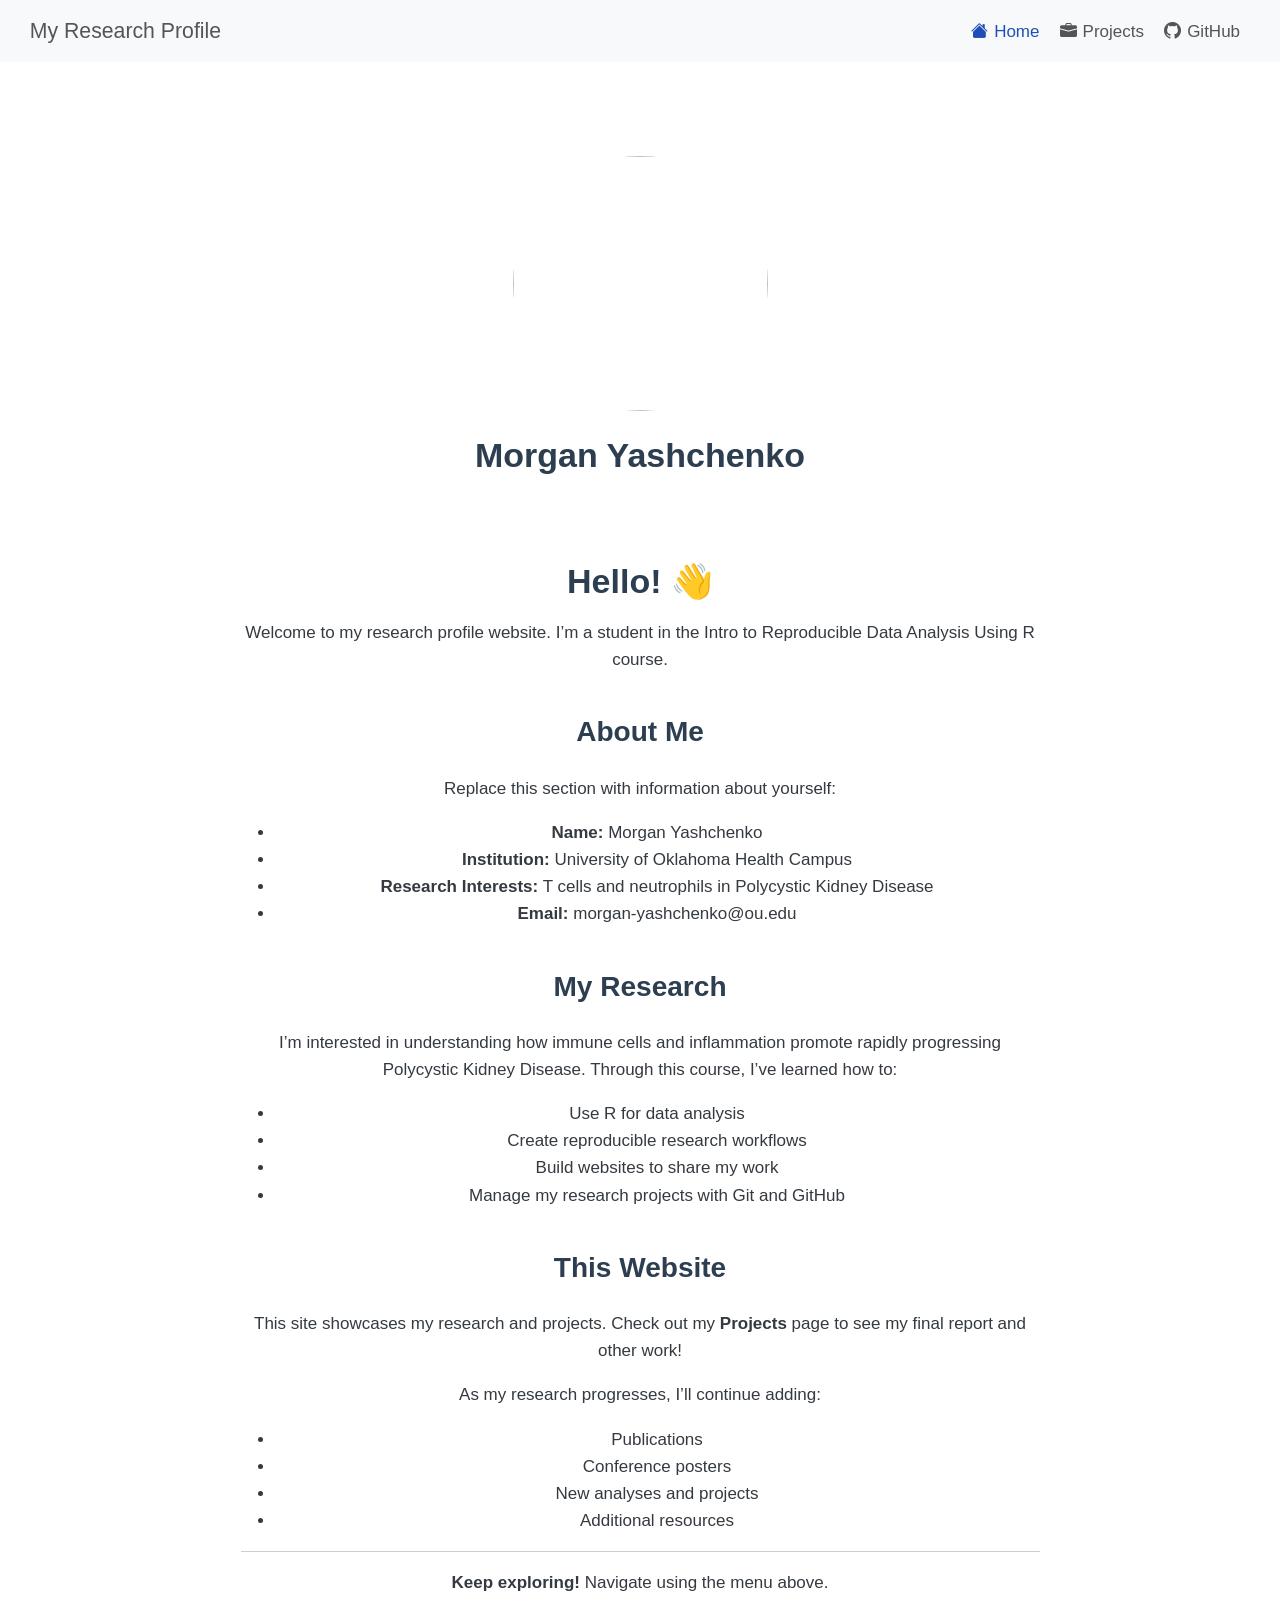
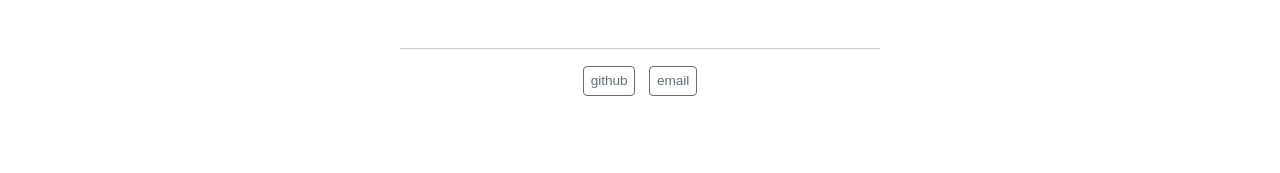
==== docs/index.html @ 7e605b95 "Initial website" ====
<!DOCTYPE html>
<html xmlns="http://www.w3.org/1999/xhtml" lang="en" xml:lang="en"><head>

<meta charset="utf-8">
<meta name="generator" content="quarto-1.9.38">

<meta name="viewport" content="width=device-width, initial-scale=1.0, user-scalable=yes">


<title>Morgan Yashchenko – My Research Profile</title>
<style>
/* Default styles provided by pandoc.
** See https://pandoc.org/MANUAL.html#variables-for-html for config info.
*/
code{white-space: pre-wrap;}
span.smallcaps{font-variant: small-caps;}
div.columns{display: flex; gap: min(4vw, 1.5em);}
div.column{flex: auto; overflow-x: auto;}
div.hanging-indent{margin-left: 1.5em; text-indent: -1.5em;}
ul.task-list{list-style: none;}
ul.task-list li input[type="checkbox"] {
  width: 0.8em;
  margin: 0 0.8em 0.2em -1em; /* quarto-specific, see https://github.com/quarto-dev/quarto-cli/issues/4556 */ 
  vertical-align: middle;
}
</style>


<script src="site_libs/quarto-nav/quarto-nav.js"></script>
<script src="site_libs/quarto-nav/headroom.min.js"></script>
<script src="site_libs/clipboard/clipboard.min.js"></script>
<script src="site_libs/quarto-search/autocomplete.umd.js"></script>
<script src="site_libs/quarto-search/fuse.min.js"></script>
<script src="site_libs/quarto-search/quarto-search.js"></script>
<meta name="quarto:offset" content="./">
<script src="site_libs/quarto-html/quarto.js" type="module"></script>
<script src="site_libs/quarto-html/tabsets/tabsets.js" type="module"></script>
<script src="site_libs/quarto-html/popper.min.js"></script>
<script src="site_libs/quarto-html/tippy.umd.min.js"></script>
<link href="site_libs/quarto-html/tippy.css" rel="stylesheet">
<link href="site_libs/quarto-html/quarto-syntax-highlighting-15634bcf2e68342d4ad2dfa704d543f6.css" rel="stylesheet" id="quarto-text-highlighting-styles">
<script src="site_libs/bootstrap/bootstrap.min.js"></script>
<link href="site_libs/bootstrap/bootstrap-icons.css" rel="stylesheet">
<link href="site_libs/bootstrap/bootstrap-bda65858d638fb4c085804bc14c4d351.min.css" rel="stylesheet" append-hash="true" id="quarto-bootstrap" data-mode="light">
<script id="quarto-search-options" type="application/json">{
  "location": "navbar",
  "copy-button": false,
  "collapse-after": 3,
  "panel-placement": "end",
  "type": "overlay",
  "limit": 50,
  "keyboard-shortcut": [
    "f",
    "/",
    "s"
  ],
  "show-item-context": false,
  "language": {
    "search-no-results-text": "No results",
    "search-matching-documents-text": "matching documents",
    "search-copy-link-title": "Copy link to search",
    "search-hide-matches-text": "Hide additional matches",
    "search-more-match-text": "more match in this document",
    "search-more-matches-text": "more matches in this document",
    "search-clear-button-title": "Clear",
    "search-text-placeholder": "",
    "search-detached-cancel-button-title": "Cancel",
    "search-submit-button-title": "Submit",
    "search-label": "Search"
  }
}</script>


<link rel="stylesheet" href="styles.css">
</head>

<body class="nav-fixed fullcontent quarto-light">

<div id="quarto-search-results"></div>
  <header id="quarto-header" class="headroom fixed-top">
    <nav class="navbar navbar-expand-lg " data-bs-theme="dark">
      <div class="navbar-container container-fluid">
      <div class="navbar-brand-container mx-auto">
    <a class="navbar-brand" href="./index.html">
    <span class="navbar-title">My Research Profile</span>
    </a>
  </div>
          <button class="navbar-toggler" type="button" data-bs-toggle="collapse" data-bs-target="#navbarCollapse" aria-controls="navbarCollapse" role="menu" aria-expanded="false" aria-label="Toggle navigation" onclick="if (window.quartoToggleHeadroom) { window.quartoToggleHeadroom(); }">
  <span class="navbar-toggler-icon"></span>
</button>
          <div class="collapse navbar-collapse" id="navbarCollapse">
            <ul class="navbar-nav navbar-nav-scroll ms-auto">
  <li class="nav-item">
    <a class="nav-link active" href="./index.html" aria-current="page"> <i class="bi bi-house-fill" role="img">
</i> 
<span class="menu-text">Home</span></a>
  </li>  
  <li class="nav-item">
    <a class="nav-link" href="./projects.html"> <i class="bi bi-briefcase-fill" role="img">
</i> 
<span class="menu-text">Projects</span></a>
  </li>  
  <li class="nav-item">
    <a class="nav-link" href="https://github.com"> <i class="bi bi-github" role="img">
</i> 
<span class="menu-text">GitHub</span></a>
  </li>  
</ul>
          </div> <!-- /navcollapse -->
            <div class="quarto-navbar-tools">
</div>
      </div> <!-- /container-fluid -->
    </nav>
</header>
<!-- content -->
<div id="quarto-content" class="quarto-container page-columns page-rows-contents page-layout-article page-navbar">
<!-- sidebar -->
<!-- margin-sidebar -->
    
<!-- main -->
<div class="quarto-about-jolla">
  <img src="your photo.jpg" class="about-image
  round " style="height: 15em; width: 15em;">
 <header id="title-block-header" class="quarto-title-block default">
<div class="quarto-title">
<h1 class="title">Morgan Yashchenko</h1>
</div>
<div class="quarto-title-meta">
  </div>
</header><main class="content" id="quarto-document-content">
<section id="hello" class="level1 columnpage">
<h1>Hello! 👋</h1>
<p>Welcome to my research profile website. I’m a student in the Intro to Reproducible Data Analysis Using R course.</p>
<section id="about-me" class="level2">
<h2 data-anchor-id="about-me">About Me</h2>
<p>Replace this section with information about yourself:</p>
<ul>
<li><strong>Name:</strong> Morgan Yashchenko</li>
<li><strong>Institution:</strong> University of Oklahoma Health Campus</li>
<li><strong>Research Interests:</strong> T cells and neutrophils in Polycystic Kidney Disease</li>
<li><strong>Email:</strong> morgan-yashchenko@ou.edu</li>
</ul>
</section>
<section id="my-research" class="level2">
<h2 data-anchor-id="my-research">My Research</h2>
<p>I’m interested in understanding how immune cells and inflammation promote rapidly progressing Polycystic Kidney Disease. Through this course, I’ve learned how to:</p>
<ul>
<li>Use R for data analysis</li>
<li>Create reproducible research workflows</li>
<li>Build websites to share my work</li>
<li>Manage my research projects with Git and GitHub</li>
</ul>
</section>
<section id="this-website" class="level2">
<h2 data-anchor-id="this-website">This Website</h2>
<p>This site showcases my research and projects. Check out my <strong>Projects</strong> page to see my final report and other work!</p>
<p>As my research progresses, I’ll continue adding:</p>
<ul>
<li>Publications</li>
<li>Conference posters</li>
<li>New analyses and projects</li>
<li>Additional resources</li>
</ul>
<hr>
<p><strong>Keep exploring!</strong> Navigate using the menu above.</p>


</section>
</section>
</main> 
  <hr class="about-sep">
   <div class="about-links">
  <a href="/link" class="about-link" rel="" target="">
     <span class="about-link-text">github</span>
  </a>
  <a href="" class="about-link" rel="" target="">
     <span class="about-link-text">email</span>
  </a>
</div>
</div>
 <!-- /main -->
<script id="quarto-html-after-body" type="application/javascript">
  window.document.addEventListener("DOMContentLoaded", function (event) {
    const isCodeAnnotation = (el) => {
      for (const clz of el.classList) {
        if (clz.startsWith('code-annotation-')) {                     
          return true;
        }
      }
      return false;
    }
    const onCopySuccess = function(e) {
      // button target
      const button = e.trigger;
      // don't keep focus
      button.blur();
      // flash "checked"
      button.classList.add('code-copy-button-checked');
      var currentTitle = button.getAttribute("title");
      button.setAttribute("title", "Copied!");
      let tooltip;
      if (window.bootstrap) {
        button.setAttribute("data-bs-toggle", "tooltip");
        button.setAttribute("data-bs-placement", "left");
        button.setAttribute("data-bs-title", "Copied!");
        tooltip = new bootstrap.Tooltip(button, 
          { trigger: "manual", 
            customClass: "code-copy-button-tooltip",
            offset: [0, -8]});
        tooltip.show();    
      }
      setTimeout(function() {
        if (tooltip) {
          tooltip.hide();
          button.removeAttribute("data-bs-title");
          button.removeAttribute("data-bs-toggle");
          button.removeAttribute("data-bs-placement");
        }
        button.setAttribute("title", currentTitle);
        button.classList.remove('code-copy-button-checked');
      }, 1000);
      // clear code selection
      e.clearSelection();
    }
    const getTextToCopy = function(trigger) {
      const outerScaffold = trigger.parentElement.cloneNode(true);
      const codeEl = outerScaffold.querySelector('code');
      for (const childEl of codeEl.children) {
        if (isCodeAnnotation(childEl)) {
          childEl.remove();
        }
      }
      return codeEl.innerText;
    }
    const clipboard = new window.ClipboardJS('.code-copy-button:not([data-in-quarto-modal])', {
      text: getTextToCopy
    });
    clipboard.on('success', onCopySuccess);
    if (window.document.getElementById('quarto-embedded-source-code-modal')) {
      const clipboardModal = new window.ClipboardJS('.code-copy-button[data-in-quarto-modal]', {
        text: getTextToCopy,
        container: window.document.getElementById('quarto-embedded-source-code-modal')
      });
      clipboardModal.on('success', onCopySuccess);
    }
      var localhostRegex = new RegExp(/^(?:http|https):\/\/localhost\:?[0-9]*\//);
      var mailtoRegex = new RegExp(/^mailto:/);
        var filterRegex = new RegExp('/' + window.location.host + '/');
      var isInternal = (href) => {
          return filterRegex.test(href) || localhostRegex.test(href) || mailtoRegex.test(href);
      }
      // Inspect non-navigation links and adorn them if external
     var links = window.document.querySelectorAll('a[href]:not(.nav-link):not(.navbar-brand):not(.toc-action):not(.sidebar-link):not(.sidebar-item-toggle):not(.pagination-link):not(.no-external):not([aria-hidden]):not(.dropdown-item):not(.quarto-navigation-tool):not(.about-link)');
      for (var i=0; i<links.length; i++) {
        const link = links[i];
        if (!isInternal(link.href)) {
          // undo the damage that might have been done by quarto-nav.js in the case of
          // links that we want to consider external
          if (link.dataset.originalHref !== undefined) {
            link.href = link.dataset.originalHref;
          }
        }
      }
    function tippyHover(el, contentFn, onTriggerFn, onUntriggerFn) {
      const config = {
        allowHTML: true,
        maxWidth: 500,
        delay: 100,
        arrow: false,
        appendTo: function(el) {
            return el.parentElement;
        },
        interactive: true,
        interactiveBorder: 10,
        theme: 'quarto',
        placement: 'bottom-start',
      };
      if (contentFn) {
        config.content = contentFn;
      }
      if (onTriggerFn) {
        config.onTrigger = onTriggerFn;
      }
      if (onUntriggerFn) {
        config.onUntrigger = onUntriggerFn;
      }
      window.tippy(el, config); 
    }
    const noterefs = window.document.querySelectorAll('a[role="doc-noteref"]');
    for (var i=0; i<noterefs.length; i++) {
      const ref = noterefs[i];
      tippyHover(ref, function() {
        // use id or data attribute instead here
        let href = ref.getAttribute('data-footnote-href') || ref.getAttribute('href');
        try { href = new URL(href).hash; } catch {}
        const id = href.replace(/^#\/?/, "");
        const note = window.document.getElementById(id);
        if (note) {
          return note.innerHTML;
        } else {
          return "";
        }
      });
    }
    const xrefs = window.document.querySelectorAll('a.quarto-xref');
    const processXRef = (id, note) => {
      // Strip column container classes
      const stripColumnClz = (el) => {
        el.classList.remove("page-full", "page-columns");
        if (el.children) {
          for (const child of el.children) {
            stripColumnClz(child);
          }
        }
      }
      stripColumnClz(note)
      if (id === null || id.startsWith('sec-')) {
        // Special case sections, only their first couple elements
        const container = document.createElement("div");
        if (note.children && note.children.length > 2) {
          container.appendChild(note.children[0].cloneNode(true));
          for (let i = 1; i < note.children.length; i++) {
            const child = note.children[i];
            if (child.tagName === "P" && child.innerText === "") {
              continue;
            } else {
              container.appendChild(child.cloneNode(true));
              break;
            }
          }
          if (window.Quarto?.typesetMath) {
            window.Quarto.typesetMath(container);
          }
          return container.innerHTML
        } else {
          if (window.Quarto?.typesetMath) {
            window.Quarto.typesetMath(note);
          }
          return note.innerHTML;
        }
      } else {
        // Remove any anchor links if they are present
        const anchorLink = note.querySelector('a.anchorjs-link');
        if (anchorLink) {
          anchorLink.remove();
        }
        if (window.Quarto?.typesetMath) {
          window.Quarto.typesetMath(note);
        }
        if (note.classList.contains("callout")) {
          return note.outerHTML;
        } else {
          return note.innerHTML;
        }
      }
    }
    for (var i=0; i<xrefs.length; i++) {
      const xref = xrefs[i];
      tippyHover(xref, undefined, function(instance) {
        instance.disable();
        let url = xref.getAttribute('href');
        let hash = undefined; 
        if (url.startsWith('#')) {
          hash = url;
        } else {
          try { hash = new URL(url).hash; } catch {}
        }
        if (hash) {
          const id = hash.replace(/^#\/?/, "");
          const note = window.document.getElementById(id);
          if (note !== null) {
            try {
              const html = processXRef(id, note.cloneNode(true));
              instance.setContent(html);
            } finally {
              instance.enable();
              instance.show();
            }
          } else {
            // See if we can fetch this
            fetch(url.split('#')[0])
            .then(res => res.text())
            .then(html => {
              const parser = new DOMParser();
              const htmlDoc = parser.parseFromString(html, "text/html");
              const note = htmlDoc.getElementById(id);
              if (note !== null) {
                const html = processXRef(id, note);
                instance.setContent(html);
              } 
            }).finally(() => {
              instance.enable();
              instance.show();
            });
          }
        } else {
          // See if we can fetch a full url (with no hash to target)
          // This is a special case and we should probably do some content thinning / targeting
          fetch(url)
          .then(res => res.text())
          .then(html => {
            const parser = new DOMParser();
            const htmlDoc = parser.parseFromString(html, "text/html");
            const note = htmlDoc.querySelector('main.content');
            if (note !== null) {
              // This should only happen for chapter cross references
              // (since there is no id in the URL)
              // remove the first header
              if (note.children.length > 0 && note.children[0].tagName === "HEADER") {
                note.children[0].remove();
              }
              const html = processXRef(null, note);
              instance.setContent(html);
            } 
          }).finally(() => {
            instance.enable();
            instance.show();
          });
        }
      }, function(instance) {
      });
    }
        let selectedAnnoteEl;
        const selectorForAnnotation = ( cell, annotation) => {
          let cellAttr = 'data-code-cell="' + cell + '"';
          let lineAttr = 'data-code-annotation="' +  annotation + '"';
          const selector = 'span[' + cellAttr + '][' + lineAttr + ']';
          return selector;
        }
        const selectCodeLines = (annoteEl) => {
          const doc = window.document;
          const targetCell = annoteEl.getAttribute("data-target-cell");
          const targetAnnotation = annoteEl.getAttribute("data-target-annotation");
          const annoteSpan = window.document.querySelector(selectorForAnnotation(targetCell, targetAnnotation));
          const lines = annoteSpan.getAttribute("data-code-lines").split(",");
          const lineIds = lines.map((line) => {
            return targetCell + "-" + line;
          })
          let top = null;
          let height = null;
          let parent = null;
          if (lineIds.length > 0) {
              //compute the position of the single el (top and bottom and make a div)
              const el = window.document.getElementById(lineIds[0]);
              top = el.offsetTop;
              height = el.offsetHeight;
              parent = el.parentElement.parentElement;
            if (lineIds.length > 1) {
              const lastEl = window.document.getElementById(lineIds[lineIds.length - 1]);
              const bottom = lastEl.offsetTop + lastEl.offsetHeight;
              height = bottom - top;
            }
            if (top !== null && height !== null && parent !== null) {
              // cook up a div (if necessary) and position it 
              let div = window.document.getElementById("code-annotation-line-highlight");
              if (div === null) {
                div = window.document.createElement("div");
                div.setAttribute("id", "code-annotation-line-highlight");
                div.style.position = 'absolute';
                parent.appendChild(div);
              }
              div.style.top = top - 2 + "px";
              div.style.height = height + 4 + "px";
              div.style.left = 0;
              let gutterDiv = window.document.getElementById("code-annotation-line-highlight-gutter");
              if (gutterDiv === null) {
                gutterDiv = window.document.createElement("div");
                gutterDiv.setAttribute("id", "code-annotation-line-highlight-gutter");
                gutterDiv.style.position = 'absolute';
                const codeCell = window.document.getElementById(targetCell);
                const gutter = codeCell.querySelector('.code-annotation-gutter');
                gutter.appendChild(gutterDiv);
              }
              gutterDiv.style.top = top - 2 + "px";
              gutterDiv.style.height = height + 4 + "px";
            }
            selectedAnnoteEl = annoteEl;
          }
        };
        const unselectCodeLines = () => {
          const elementsIds = ["code-annotation-line-highlight", "code-annotation-line-highlight-gutter"];
          elementsIds.forEach((elId) => {
            const div = window.document.getElementById(elId);
            if (div) {
              div.remove();
            }
          });
          selectedAnnoteEl = undefined;
        };
          // Handle positioning of the toggle
      window.addEventListener(
        "resize",
        throttle(() => {
          elRect = undefined;
          if (selectedAnnoteEl) {
            selectCodeLines(selectedAnnoteEl);
          }
        }, 10)
      );
      function throttle(fn, ms) {
      let throttle = false;
      let timer;
        return (...args) => {
          if(!throttle) { // first call gets through
              fn.apply(this, args);
              throttle = true;
          } else { // all the others get throttled
              if(timer) clearTimeout(timer); // cancel #2
              timer = setTimeout(() => {
                fn.apply(this, args);
                timer = throttle = false;
              }, ms);
          }
        };
      }
        // Attach click handler to the DT
        const annoteDls = window.document.querySelectorAll('dt[data-target-cell]');
        for (const annoteDlNode of annoteDls) {
          annoteDlNode.addEventListener('click', (event) => {
            const clickedEl = event.target;
            if (clickedEl !== selectedAnnoteEl) {
              unselectCodeLines();
              const activeEl = window.document.querySelector('dt[data-target-cell].code-annotation-active');
              if (activeEl) {
                activeEl.classList.remove('code-annotation-active');
              }
              selectCodeLines(clickedEl);
              clickedEl.classList.add('code-annotation-active');
            } else {
              // Unselect the line
              unselectCodeLines();
              clickedEl.classList.remove('code-annotation-active');
            }
          });
        }
    const findCites = (el) => {
      const parentEl = el.parentElement;
      if (parentEl) {
        const cites = parentEl.dataset.cites;
        if (cites) {
          return {
            el,
            cites: cites.split(' ')
          };
        } else {
          return findCites(el.parentElement)
        }
      } else {
        return undefined;
      }
    };
    var bibliorefs = window.document.querySelectorAll('a[role="doc-biblioref"]');
    for (var i=0; i<bibliorefs.length; i++) {
      const ref = bibliorefs[i];
      const citeInfo = findCites(ref);
      if (citeInfo) {
        tippyHover(citeInfo.el, function() {
          var popup = window.document.createElement('div');
          citeInfo.cites.forEach(function(cite) {
            var citeDiv = window.document.createElement('div');
            citeDiv.classList.add('hanging-indent');
            citeDiv.classList.add('csl-entry');
            var biblioDiv = window.document.getElementById('ref-' + cite);
            if (biblioDiv) {
              citeDiv.innerHTML = biblioDiv.innerHTML;
            }
            popup.appendChild(citeDiv);
          });
          return popup.innerHTML;
        });
      }
    }
  });
  </script>
</div> <!-- /content -->




</body></html>
---- docs/site_libs/quarto-html/tippy.css ----
.tippy-box[data-animation=fade][data-state=hidden]{opacity:0}[data-tippy-root]{max-width:calc(100vw - 10px)}.tippy-box{position:relative;background-color:#333;color:#fff;border-radius:4px;font-size:14px;line-height:1.4;white-space:normal;outline:0;transition-property:transform,visibility,opacity}.tippy-box[data-placement^=top]>.tippy-arrow{bottom:0}.tippy-box[data-placement^=top]>.tippy-arrow:before{bottom:-7px;left:0;border-width:8px 8px 0;border-top-color:initial;transform-origin:center top}.tippy-box[data-placement^=bottom]>.tippy-arrow{top:0}.tippy-box[data-placement^=bottom]>.tippy-arrow:before{top:-7px;left:0;border-width:0 8px 8px;border-bottom-color:initial;transform-origin:center bottom}.tippy-box[data-placement^=left]>.tippy-arrow{right:0}.tippy-box[data-placement^=left]>.tippy-arrow:before{border-width:8px 0 8px 8px;border-left-color:initial;right:-7px;transform-origin:center left}.tippy-box[data-placement^=right]>.tippy-arrow{left:0}.tippy-box[data-placement^=right]>.tippy-arrow:before{left:-7px;border-width:8px 8px 8px 0;border-right-color:initial;transform-origin:center right}.tippy-box[data-inertia][data-state=visible]{transition-timing-function:cubic-bezier(.54,1.5,.38,1.11)}.tippy-arrow{width:16px;height:16px;color:#333}.tippy-arrow:before{content:"";position:absolute;border-color:transparent;border-style:solid}.tippy-content{position:relative;padding:5px 9px;z-index:1}
---- docs/site_libs/quarto-html/quarto-syntax-highlighting-15634bcf2e68342d4ad2dfa704d543f6.css ----
/* quarto syntax highlight colors */
:root {
  --quarto-hl-ot-color: #003B4F;
  --quarto-hl-at-color: #657422;
  --quarto-hl-ss-color: #20794D;
  --quarto-hl-an-color: #5E5E5E;
  --quarto-hl-fu-color: #4758AB;
  --quarto-hl-st-color: #20794D;
  --quarto-hl-cf-color: #003B4F;
  --quarto-hl-op-color: #5E5E5E;
  --quarto-hl-er-color: #AD0000;
  --quarto-hl-bn-color: #AD0000;
  --quarto-hl-al-color: #AD0000;
  --quarto-hl-va-color: #111111;
  --quarto-hl-bu-color: inherit;
  --quarto-hl-ex-color: inherit;
  --quarto-hl-pp-color: #AD0000;
  --quarto-hl-in-color: #5E5E5E;
  --quarto-hl-vs-color: #20794D;
  --quarto-hl-wa-color: #5E5E5E;
  --quarto-hl-do-color: #5E5E5E;
  --quarto-hl-im-color: #00769E;
  --quarto-hl-ch-color: #20794D;
  --quarto-hl-dt-color: #AD0000;
  --quarto-hl-fl-color: #AD0000;
  --quarto-hl-co-color: #5E5E5E;
  --quarto-hl-cv-color: #5E5E5E;
  --quarto-hl-cn-color: #8f5902;
  --quarto-hl-sc-color: #5E5E5E;
  --quarto-hl-dv-color: #AD0000;
  --quarto-hl-kw-color: #003B4F;
}

/* other quarto variables */
:root {
  --quarto-font-monospace: SFMono-Regular, Menlo, Monaco, Consolas, "Liberation Mono", "Courier New", monospace;
}

/* syntax highlight based on Pandoc's rules */
pre > code.sourceCode > span {
  color: #003B4F;
}

code.sourceCode > span {
  color: #003B4F;
}

div.sourceCode,
div.sourceCode pre.sourceCode {
  color: #003B4F;
}

/* Normal */
code span {
  color: #003B4F;
}

/* Alert */
code span.al {
  color: #AD0000;
  font-style: inherit;
}

/* Annotation */
code span.an {
  color: #5E5E5E;
  font-style: inherit;
}

/* Attribute */
code span.at {
  color: #657422;
  font-style: inherit;
}

/* BaseN */
code span.bn {
  color: #AD0000;
  font-style: inherit;
}

/* BuiltIn */
code span.bu {
  font-style: inherit;
}

/* ControlFlow */
code span.cf {
  color: #003B4F;
  font-weight: bold;
  font-style: inherit;
}

/* Char */
code span.ch {
  color: #20794D;
  font-style: inherit;
}

/* Constant */
code span.cn {
  color: #8f5902;
  font-style: inherit;
}

/* Comment */
code span.co {
  color: #5E5E5E;
  font-style: inherit;
}

/* CommentVar */
code span.cv {
  color: #5E5E5E;
  font-style: italic;
}

/* Documentation */
code span.do {
  color: #5E5E5E;
  font-style: italic;
}

/* DataType */
code span.dt {
  color: #AD0000;
  font-style: inherit;
}

/* DecVal */
code span.dv {
  color: #AD0000;
  font-style: inherit;
}

/* Error */
code span.er {
  color: #AD0000;
  font-style: inherit;
}

/* Extension */
code span.ex {
  font-style: inherit;
}

/* Float */
code span.fl {
  color: #AD0000;
  font-style: inherit;
}

/* Function */
code span.fu {
  color: #4758AB;
  font-style: inherit;
}

/* Import */
code span.im {
  color: #00769E;
  font-style: inherit;
}

/* Information */
code span.in {
  color: #5E5E5E;
  font-style: inherit;
}

/* Keyword */
code span.kw {
  color: #003B4F;
  font-weight: bold;
  font-style: inherit;
}

/* Operator */
code span.op {
  color: #5E5E5E;
  font-style: inherit;
}

/* Other */
code span.ot {
  color: #003B4F;
  font-style: inherit;
}

/* Preprocessor */
code span.pp {
  color: #AD0000;
  font-style: inherit;
}

/* SpecialChar */
code span.sc {
  color: #5E5E5E;
  font-style: inherit;
}

/* SpecialString */
code span.ss {
  color: #20794D;
  font-style: inherit;
}

/* String */
code span.st {
  color: #20794D;
  font-style: inherit;
}

/* Variable */
code span.va {
  color: #111111;
  font-style: inherit;
}

/* VerbatimString */
code span.vs {
  color: #20794D;
  font-style: inherit;
}

/* Warning */
code span.wa {
  color: #5E5E5E;
  font-style: italic;
}

.prevent-inlining {
  content: "</";
}

/*# sourceMappingURL=f23921c56f73e400b49028c9186a1aa0.css.map */
---- docs/styles.css ----
/* Custom styles for student research profile */

/* Main content styling */
body {
  font-family: 'Segoe UI', Tahoma, Geneva, Verdana, sans-serif;
  line-height: 1.6;
}

/* Headings */
h1, h2, h3 {
  color: #2c3e50;
  margin-top: 1.5em;
}

/* Links */
a {
  color: #3498db;
  text-decoration: none;
}

a:hover {
  text-decoration: underline;
  color: #2980b9;
}

/* Code blocks */
code {
  background-color: #f4f4f4;
  padding: 0.2em 0.4em;
  border-radius: 3px;
}

pre {
  background-color: #f4f4f4;
  padding: 1em;
  border-radius: 5px;
  overflow-x: auto;
}

/* Tables */
table {
  border-collapse: collapse;
  width: 100%;
  margin: 1em 0;
}

table th,
table td {
  border: 1px solid #ddd;
  padding: 0.75em;
  text-align: left;
}

table th {
  background-color: #ecf0f1;
  font-weight: bold;
}

table tr:hover {
  background-color: #f9f9f9;
}

/* Blockquotes */
blockquote {
  border-left: 4px solid #3498db;
  padding-left: 1em;
  color: #666;
  font-style: italic;
  margin: 1em 0;
}
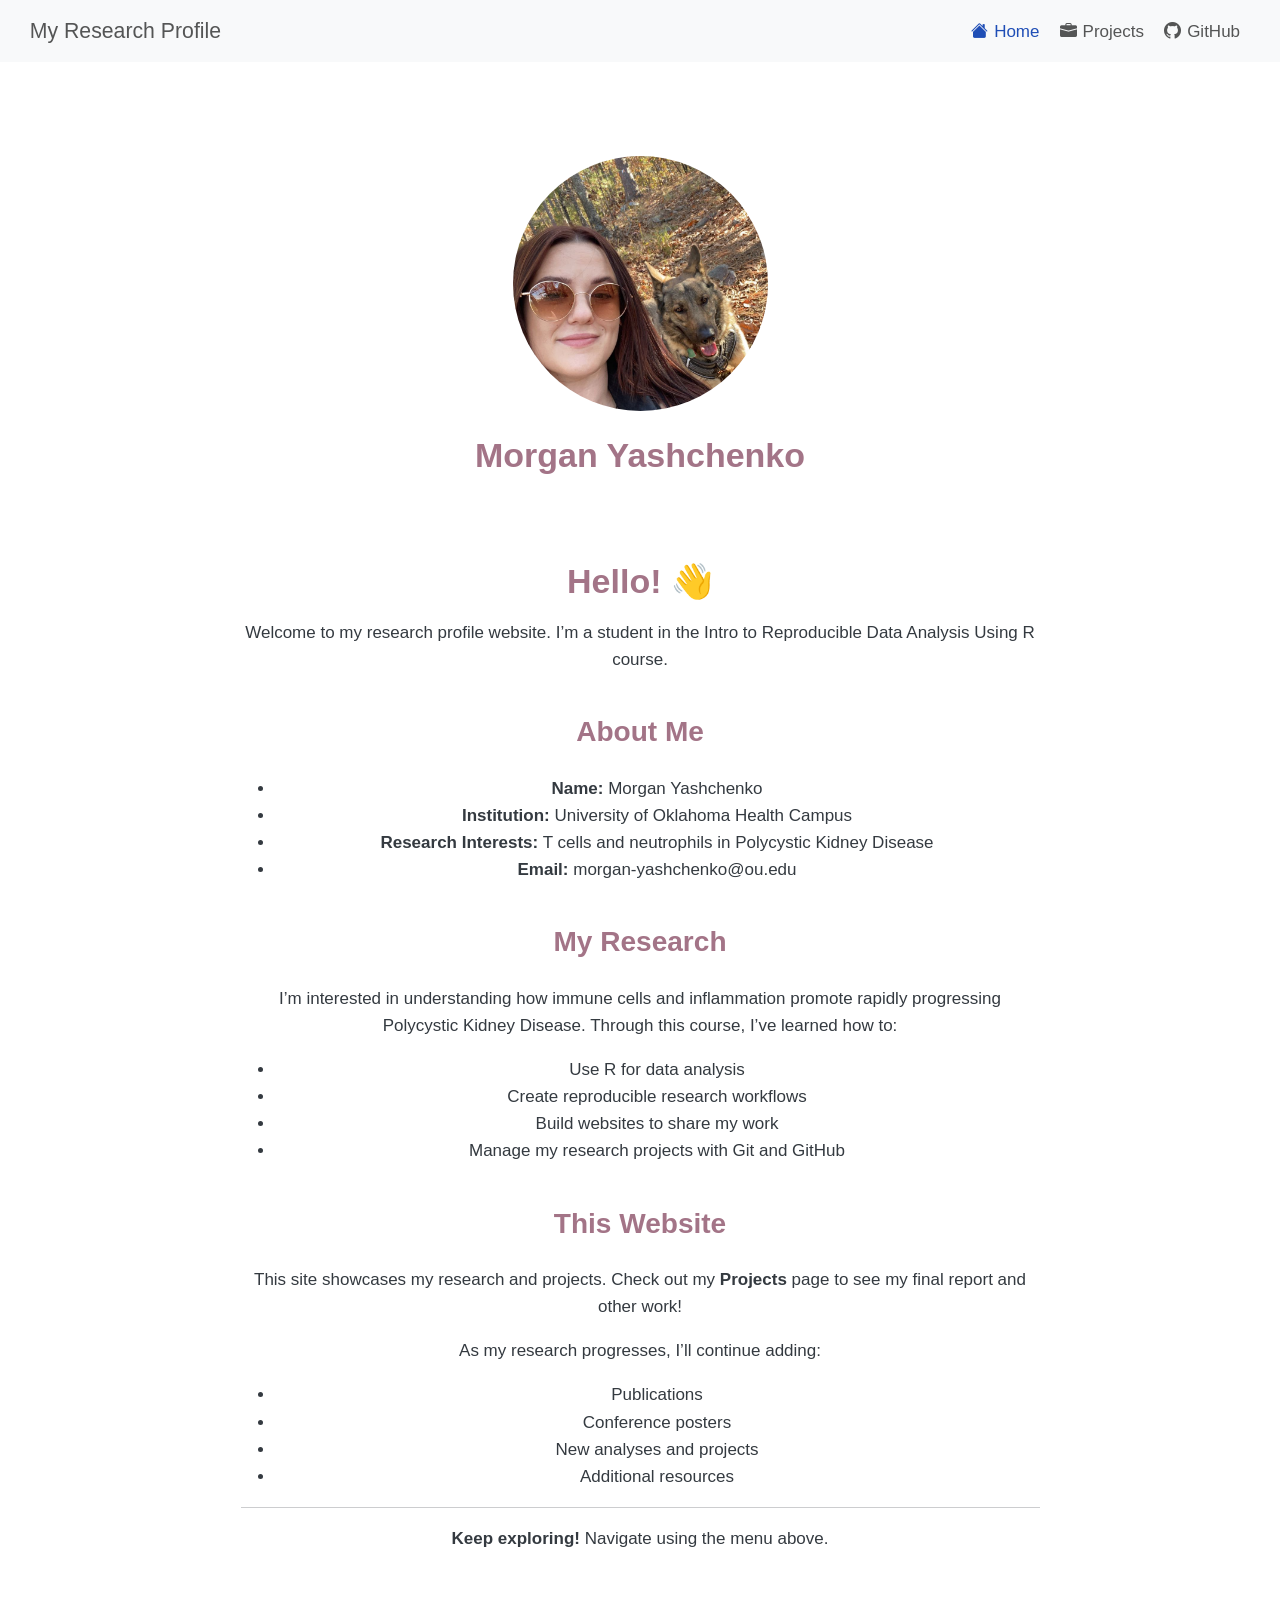
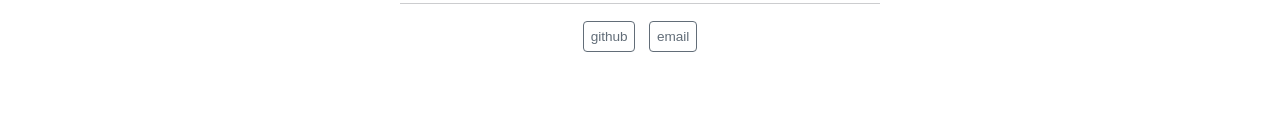
==== commit af3f4f6f: "Adding to website" ====
--- a/docs/index.html
+++ b/docs/index.html
@@ -119,7 +119,7 @@
     
 <!-- main -->
 <div class="quarto-about-jolla">
-  <img src="your photo.jpg" class="about-image
+  <img src="photo_of_self.JPG" class="about-image
   round " style="height: 15em; width: 15em;">
  <header id="title-block-header" class="quarto-title-block default">
 <div class="quarto-title">
@@ -133,7 +133,6 @@
 <p>Welcome to my research profile website. I’m a student in the Intro to Reproducible Data Analysis Using R course.</p>
 <section id="about-me" class="level2">
 <h2 data-anchor-id="about-me">About Me</h2>
-<p>Replace this section with information about yourself:</p>
 <ul>
 <li><strong>Name:</strong> Morgan Yashchenko</li>
 <li><strong>Institution:</strong> University of Oklahoma Health Campus</li>
@@ -170,10 +169,10 @@
 </main> 
   <hr class="about-sep">
    <div class="about-links">
-  <a href="/link" class="about-link" rel="" target="">
+  <a href="/morganyashchenko.github.io" class="about-link" rel="" target="">
      <span class="about-link-text">github</span>
   </a>
-  <a href="" class="about-link" rel="" target="">
+  <a href="/moragn-yashchenko@ou.edu" class="about-link" rel="" target="">
      <span class="about-link-text">email</span>
   </a>
 </div>
--- a/docs/styles.css
+++ b/docs/styles.css
@@ -2,36 +2,36 @@
 
 /* Main content styling */
 body {
-  font-family: 'Segoe UI', Tahoma, Geneva, Verdana, sans-serif;
+  font-family: 'Arial', Tahoma, Geneva, Verdana, sans-serif;
   line-height: 1.6;
 }
 
 /* Headings */
 h1, h2, h3 {
-  color: #2c3e50;
+  color: #a37487;
   margin-top: 1.5em;
 }
 
 /* Links */
 a {
-  color: #3498db;
+  color: #a37487;
   text-decoration: none;
 }
 
 a:hover {
   text-decoration: underline;
-  color: #2980b9;
+  color: #a37487;
 }
 
 /* Code blocks */
 code {
-  background-color: #f4f4f4;
+  background-color: #f0c0d3;
   padding: 0.2em 0.4em;
   border-radius: 3px;
 }
 
 pre {
-  background-color: #f4f4f4;
+  background-color: #f0c0d3;
   padding: 1em;
   border-radius: 5px;
   overflow-x: auto;
@@ -46,23 +46,23 @@
 
 table th,
 table td {
-  border: 1px solid #ddd;
+  border: 1px solid #a37487;
   padding: 0.75em;
   text-align: left;
 }
 
 table th {
-  background-color: #ecf0f1;
+  background-color: #f0c0d3;
   font-weight: bold;
 }
 
 table tr:hover {
-  background-color: #f9f9f9;
+  background-color: #f0c0d3;
 }
 
 /* Blockquotes */
 blockquote {
-  border-left: 4px solid #3498db;
+  border-left: 4px solid #a37487;
   padding-left: 1em;
   color: #666;
   font-style: italic;
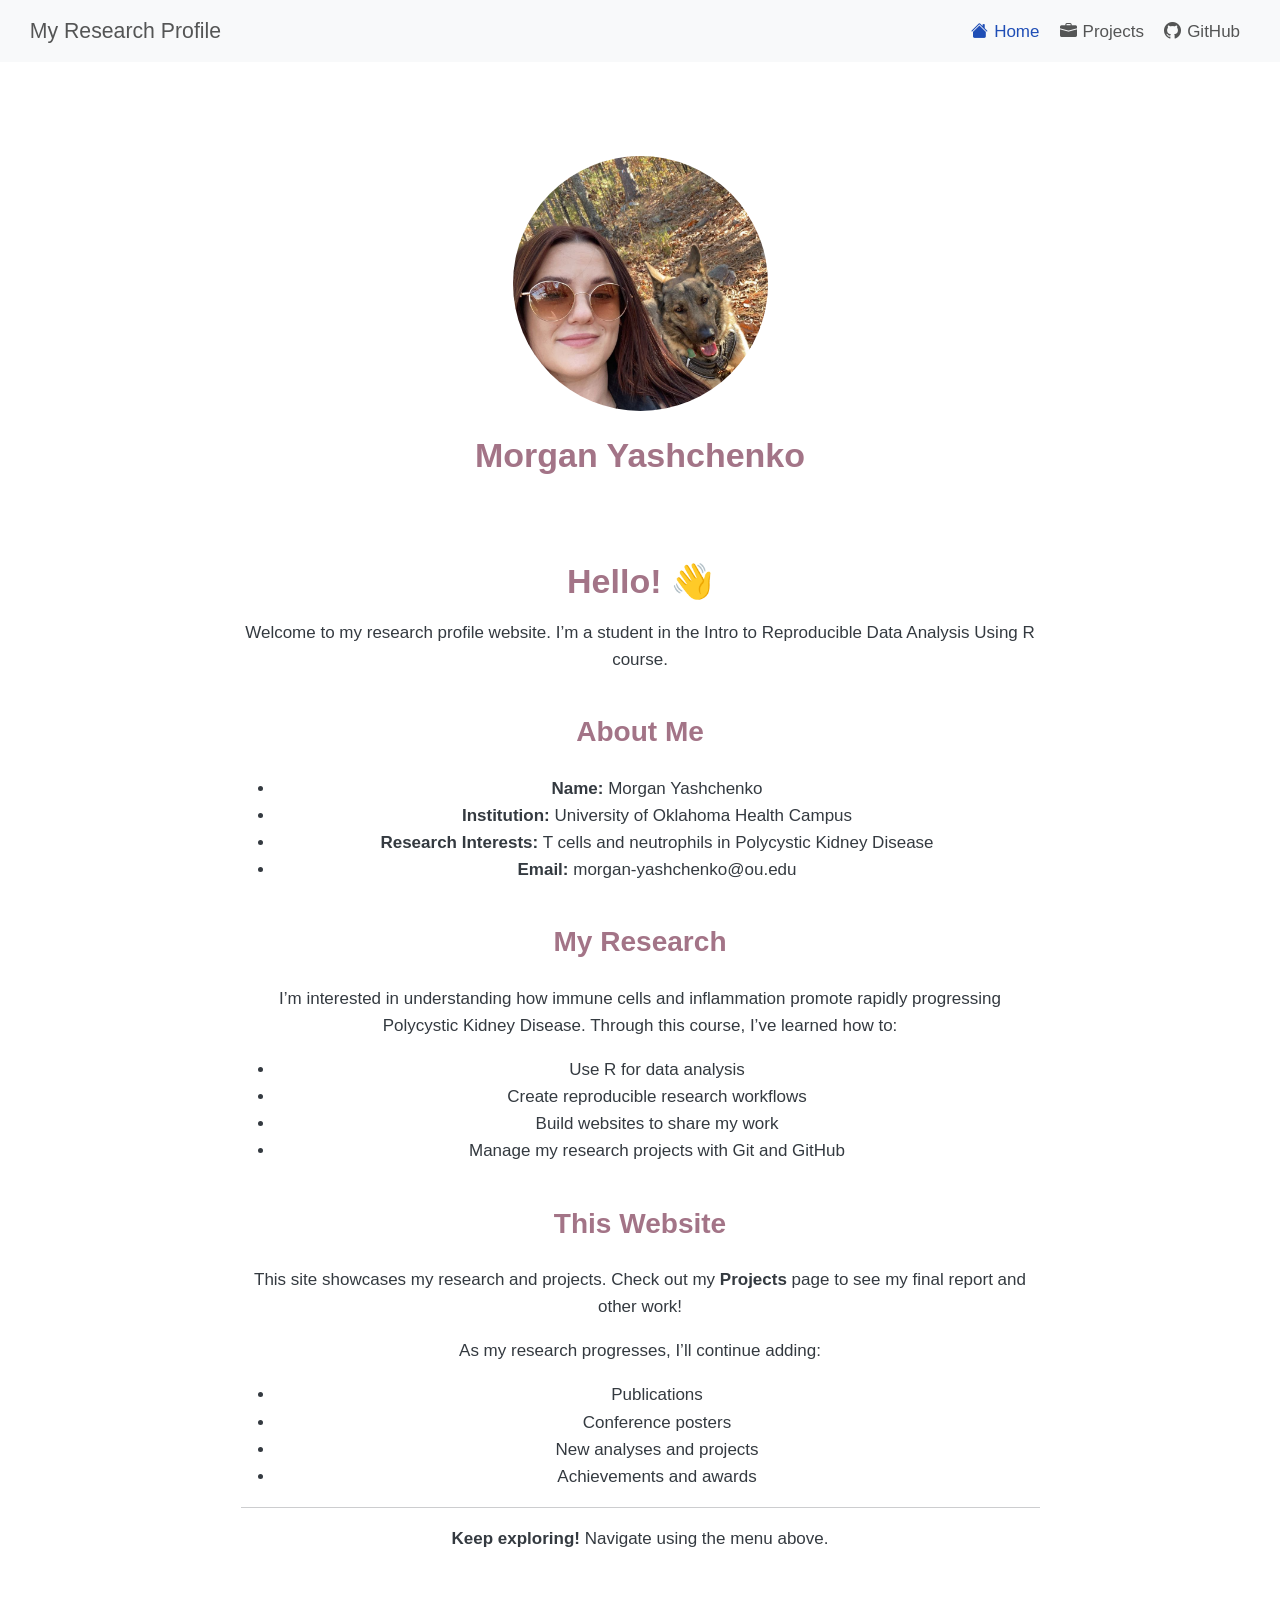
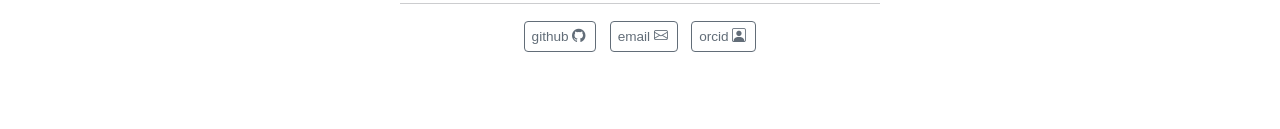
==== commit 5b460240: "changes 3" ====
--- a/docs/index.html
+++ b/docs/index.html
@@ -158,7 +158,7 @@
 <li>Publications</li>
 <li>Conference posters</li>
 <li>New analyses and projects</li>
-<li>Additional resources</li>
+<li>Achievements and awards</li>
 </ul>
 <hr>
 <p><strong>Keep exploring!</strong> Navigate using the menu above.</p>
@@ -169,11 +169,14 @@
 </main> 
   <hr class="about-sep">
    <div class="about-links">
-  <a href="/morganyashchenko.github.io" class="about-link" rel="" target="">
-     <span class="about-link-text">github</span>
+  <a href="https://myashche528-creator.github.io/morganyashchenko.github.io/" class="about-link" rel="" target="">
+     <span class="about-link-text">github <i class="bi bi-github"></i></span>
   </a>
-  <a href="/moragn-yashchenko@ou.edu" class="about-link" rel="" target="">
-     <span class="about-link-text">email</span>
+  <a href="/morgan-yashchenko@ou.edu" class="about-link" rel="" target="">
+     <span class="about-link-text">email <i class="bi bi-envelope"></i></span>
+  </a>
+  <a href="https://orcid.org/0009-0002-6582-8645" class="about-link" rel="" target="">
+     <span class="about-link-text">orcid <i class="bi bi-person-square"></i></span>
   </a>
 </div>
 </div>
--- a/docs/styles.css
+++ b/docs/styles.css
@@ -64,7 +64,7 @@
 blockquote {
   border-left: 4px solid #a37487;
   padding-left: 1em;
-  color: #666;
+  color: #a37487;
   font-style: italic;
   margin: 1em 0;
 }
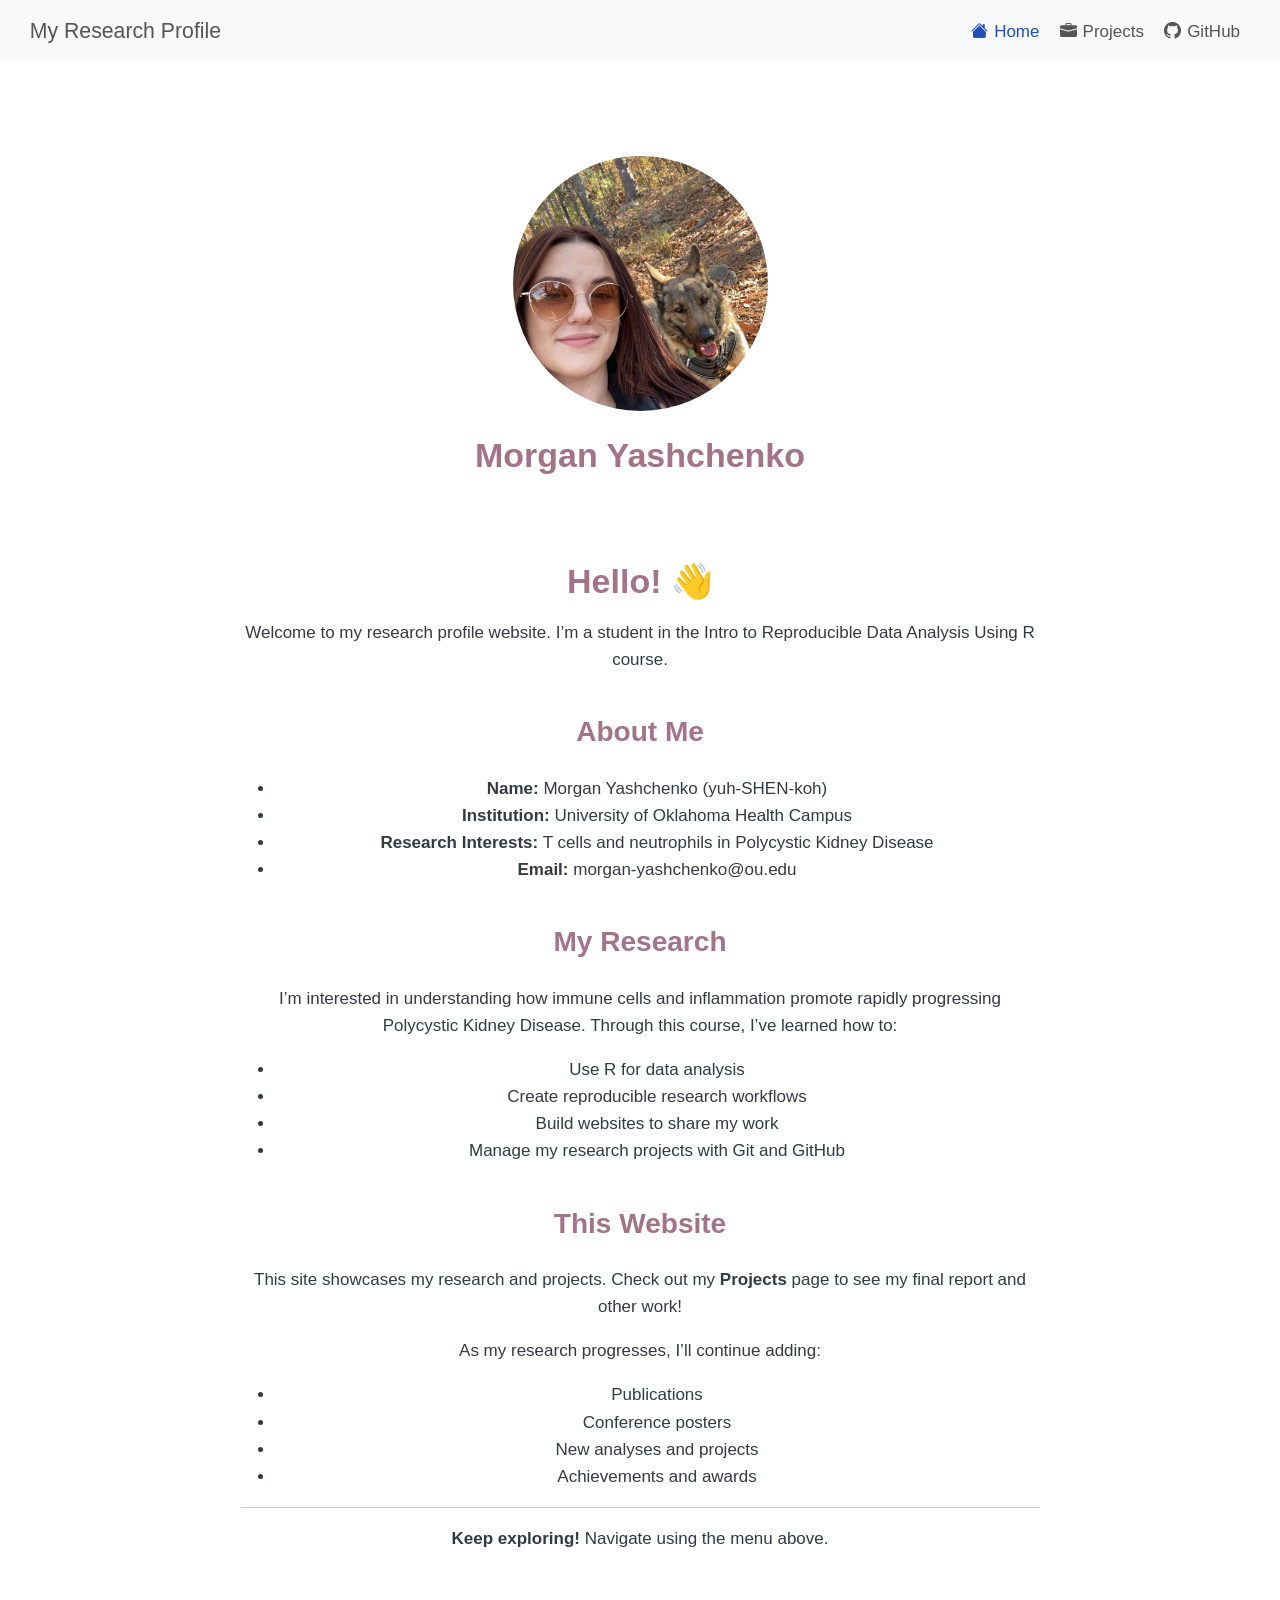
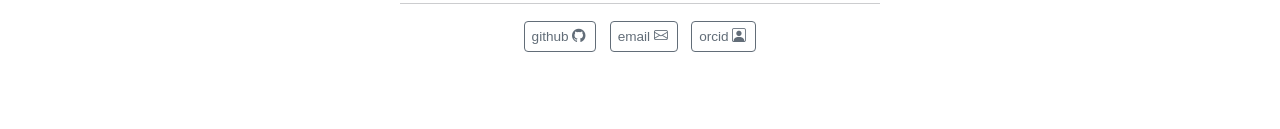
==== commit 9f6fb47e: "fixed email" ====
--- a/docs/index.html
+++ b/docs/index.html
@@ -134,7 +134,7 @@
 <section id="about-me" class="level2">
 <h2 data-anchor-id="about-me">About Me</h2>
 <ul>
-<li><strong>Name:</strong> Morgan Yashchenko</li>
+<li><strong>Name:</strong> Morgan Yashchenko (yuh-SHEN-koh)</li>
 <li><strong>Institution:</strong> University of Oklahoma Health Campus</li>
 <li><strong>Research Interests:</strong> T cells and neutrophils in Polycystic Kidney Disease</li>
 <li><strong>Email:</strong> morgan-yashchenko@ou.edu</li>
@@ -169,7 +169,7 @@
 </main> 
   <hr class="about-sep">
    <div class="about-links">
-  <a href="https://myashche528-creator.github.io/morganyashchenko.github.io/" class="about-link" rel="" target="">
+  <a href="https://github.com/myashche528-creator" class="about-link" rel="" target="">
      <span class="about-link-text">github <i class="bi bi-github"></i></span>
   </a>
   <a href="/morgan-yashchenko@ou.edu" class="about-link" rel="" target="">
--- a/docs/styles.css
+++ b/docs/styles.css
@@ -14,7 +14,7 @@
 
 /* Links */
 a {
-  color: #a37487;
+  color: #853454;
   text-decoration: none;
 }
 
@@ -46,7 +46,7 @@
 
 table th,
 table td {
-  border: 1px solid #a37487;
+  border: 1px solid #bd694f;
   padding: 0.75em;
   text-align: left;
 }
@@ -62,7 +62,7 @@
 
 /* Blockquotes */
 blockquote {
-  border-left: 4px solid #a37487;
+  border-left: 4px solid #bd694f;
   padding-left: 1em;
   color: #a37487;
   font-style: italic;
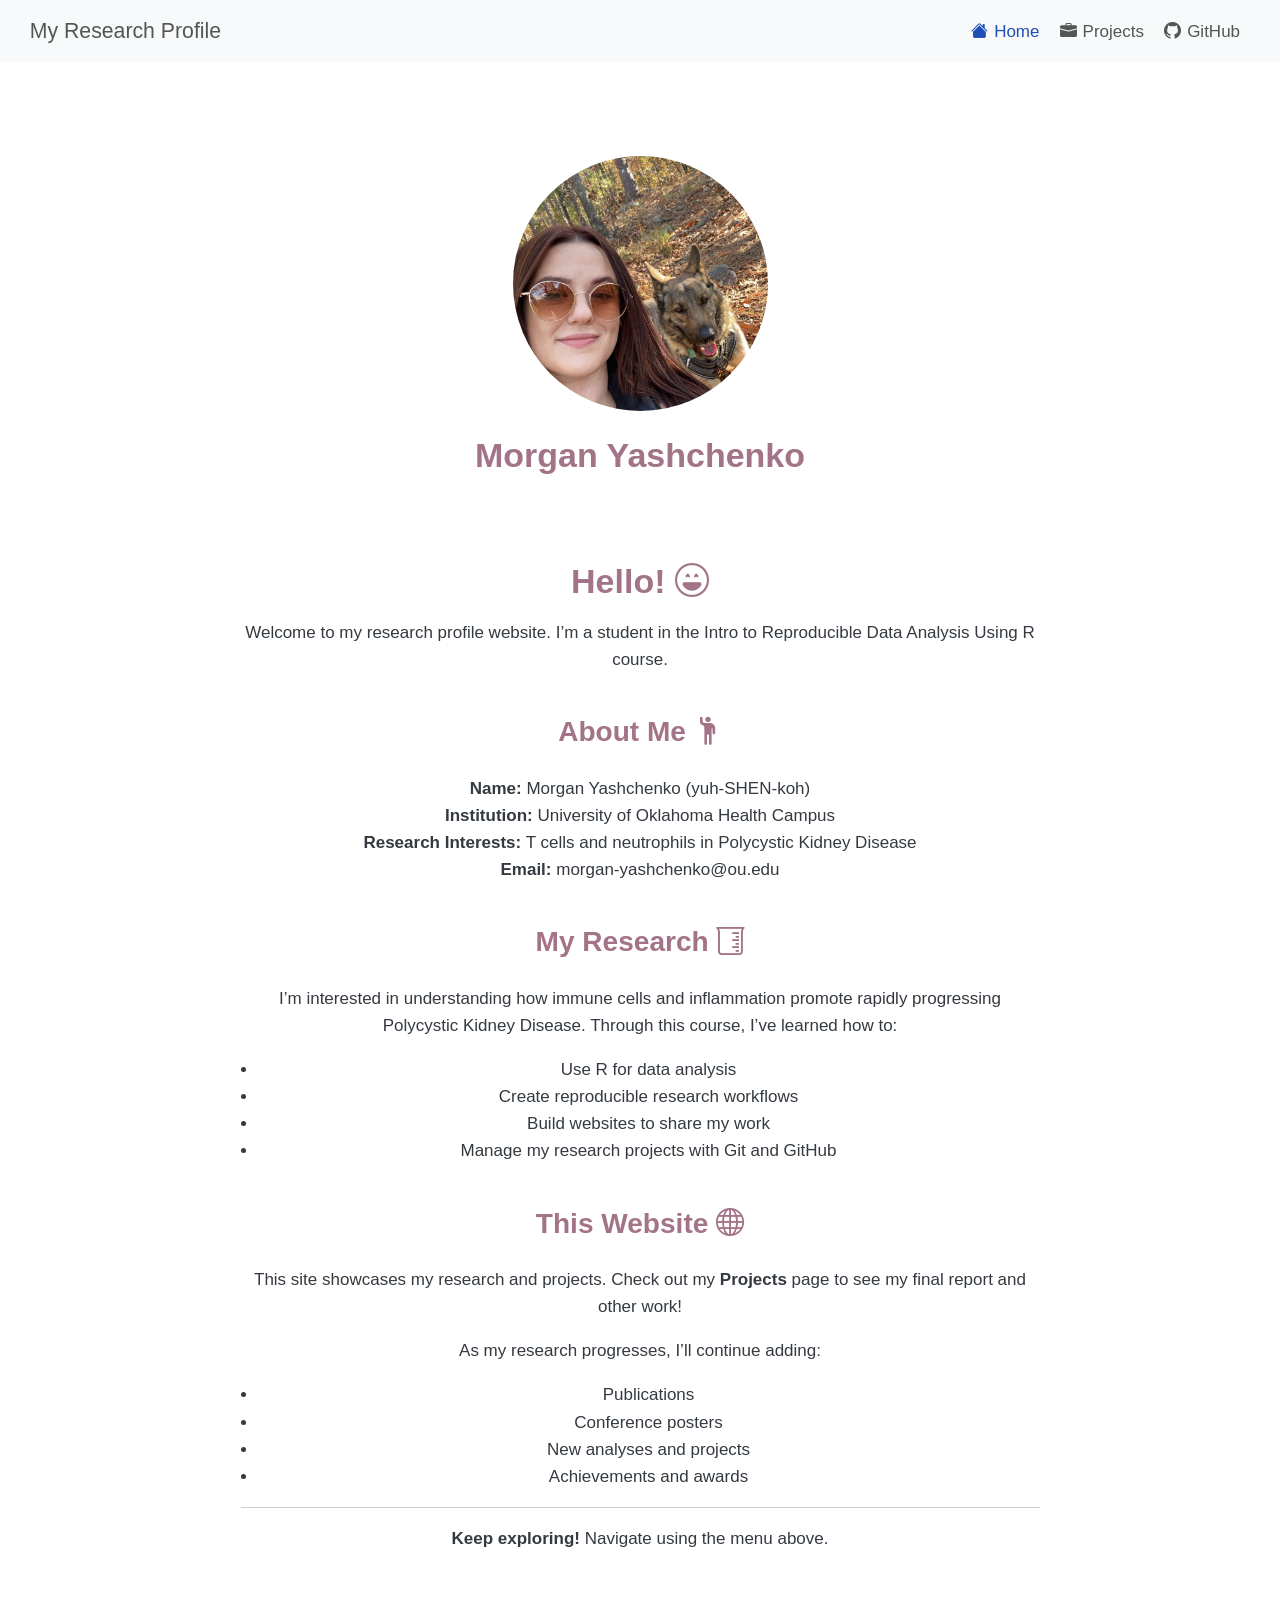
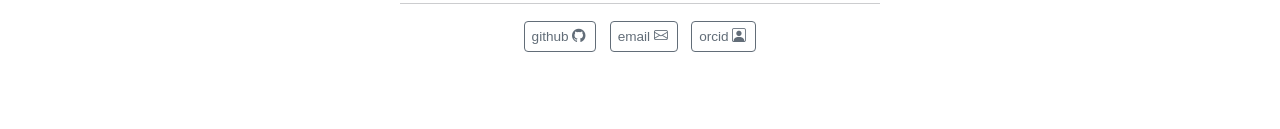
==== commit 4a4981b4: "messing with stuff" ====
--- a/docs/index.html
+++ b/docs/index.html
@@ -129,36 +129,47 @@
   </div>
 </header><main class="content" id="quarto-document-content">
 <section id="hello" class="level1 columnpage">
-<h1>Hello! 👋</h1>
+<h1>Hello! <i class="bi bi-emoji-laughing"></i></h1>
 <p>Welcome to my research profile website. I’m a student in the Intro to Reproducible Data Analysis Using R course.</p>
 <section id="about-me" class="level2">
-<h2 data-anchor-id="about-me">About Me</h2>
-<ul>
-<li><strong>Name:</strong> Morgan Yashchenko (yuh-SHEN-koh)</li>
-<li><strong>Institution:</strong> University of Oklahoma Health Campus</li>
-<li><strong>Research Interests:</strong> T cells and neutrophils in Polycystic Kidney Disease</li>
-<li><strong>Email:</strong> morgan-yashchenko@ou.edu</li>
-</ul>
+<h2 data-anchor-id="about-me">About Me <i class="bi bi-person-raised-hand"></i></h2>
+<p><strong>Name:</strong> Morgan Yashchenko (yuh-SHEN-koh)<br> <strong>Institution:</strong> University of Oklahoma Health Campus<br> <strong>Research Interests:</strong> T cells and neutrophils in Polycystic Kidney Disease<br> <strong>Email:</strong> morgan-yashchenko@ou.edu<br></p>
 </section>
 <section id="my-research" class="level2">
-<h2 data-anchor-id="my-research">My Research</h2>
+<h2 data-anchor-id="my-research">My Research <i class="bi bi-beaker"></i></h2>
 <p>I’m interested in understanding how immune cells and inflammation promote rapidly progressing Polycystic Kidney Disease. Through this course, I’ve learned how to:</p>
-<ul>
-<li>Use R for data analysis</li>
-<li>Create reproducible research workflows</li>
-<li>Build websites to share my work</li>
-<li>Manage my research projects with Git and GitHub</li>
+<ul style="padding-left: 1rem; margin-left: 0;">
+<li>
+Use R for data analysis
+</li>
+<li>
+Create reproducible research workflows
+</li>
+<li>
+Build websites to share my work
+</li>
+<li>
+Manage my research projects with Git and GitHub
+</li>
 </ul>
 </section>
 <section id="this-website" class="level2">
-<h2 data-anchor-id="this-website">This Website</h2>
+<h2 data-anchor-id="this-website">This Website <i class="bi bi-globe"></i></h2>
 <p>This site showcases my research and projects. Check out my <strong>Projects</strong> page to see my final report and other work!</p>
 <p>As my research progresses, I’ll continue adding:</p>
-<ul>
-<li>Publications</li>
-<li>Conference posters</li>
-<li>New analyses and projects</li>
-<li>Achievements and awards</li>
+<ul style="padding-left: 1rem; margin-left: 0;">
+<li>
+Publications
+</li>
+<li>
+Conference posters
+</li>
+<li>
+New analyses and projects
+</li>
+<li>
+Achievements and awards
+</li>
 </ul>
 <hr>
 <p><strong>Keep exploring!</strong> Navigate using the menu above.</p>
@@ -172,7 +183,7 @@
   <a href="https://github.com/myashche528-creator" class="about-link" rel="" target="">
      <span class="about-link-text">github <i class="bi bi-github"></i></span>
   </a>
-  <a href="/morgan-yashchenko@ou.edu" class="about-link" rel="" target="">
+  <a href="mailto:morgan-yashchenko@ou.edu" class="about-link" rel="" target="">
      <span class="about-link-text">email <i class="bi bi-envelope"></i></span>
   </a>
   <a href="https://orcid.org/0009-0002-6582-8645" class="about-link" rel="" target="">
--- a/docs/styles.css
+++ b/docs/styles.css
@@ -46,7 +46,7 @@
 
 table th,
 table td {
-  border: 1px solid #bd694f;
+  border: 1px solid #a37487;
   padding: 0.75em;
   text-align: left;
 }
@@ -62,9 +62,19 @@
 
 /* Blockquotes */
 blockquote {
-  border-left: 4px solid #bd694f;
+  border-left: 4px solid #a37487;
   padding-left: 1em;
   color: #a37487;
   font-style: italic;
   margin: 1em 0;
 }
+
+/* Tight list indentation for Quarto */
+.tight-list ul {
+  padding-left: 1.2rem !important;
+  margin-left: 0 !important;
+}
+
+.tight-list li {
+  padding-left: 0.2rem !important;
+}
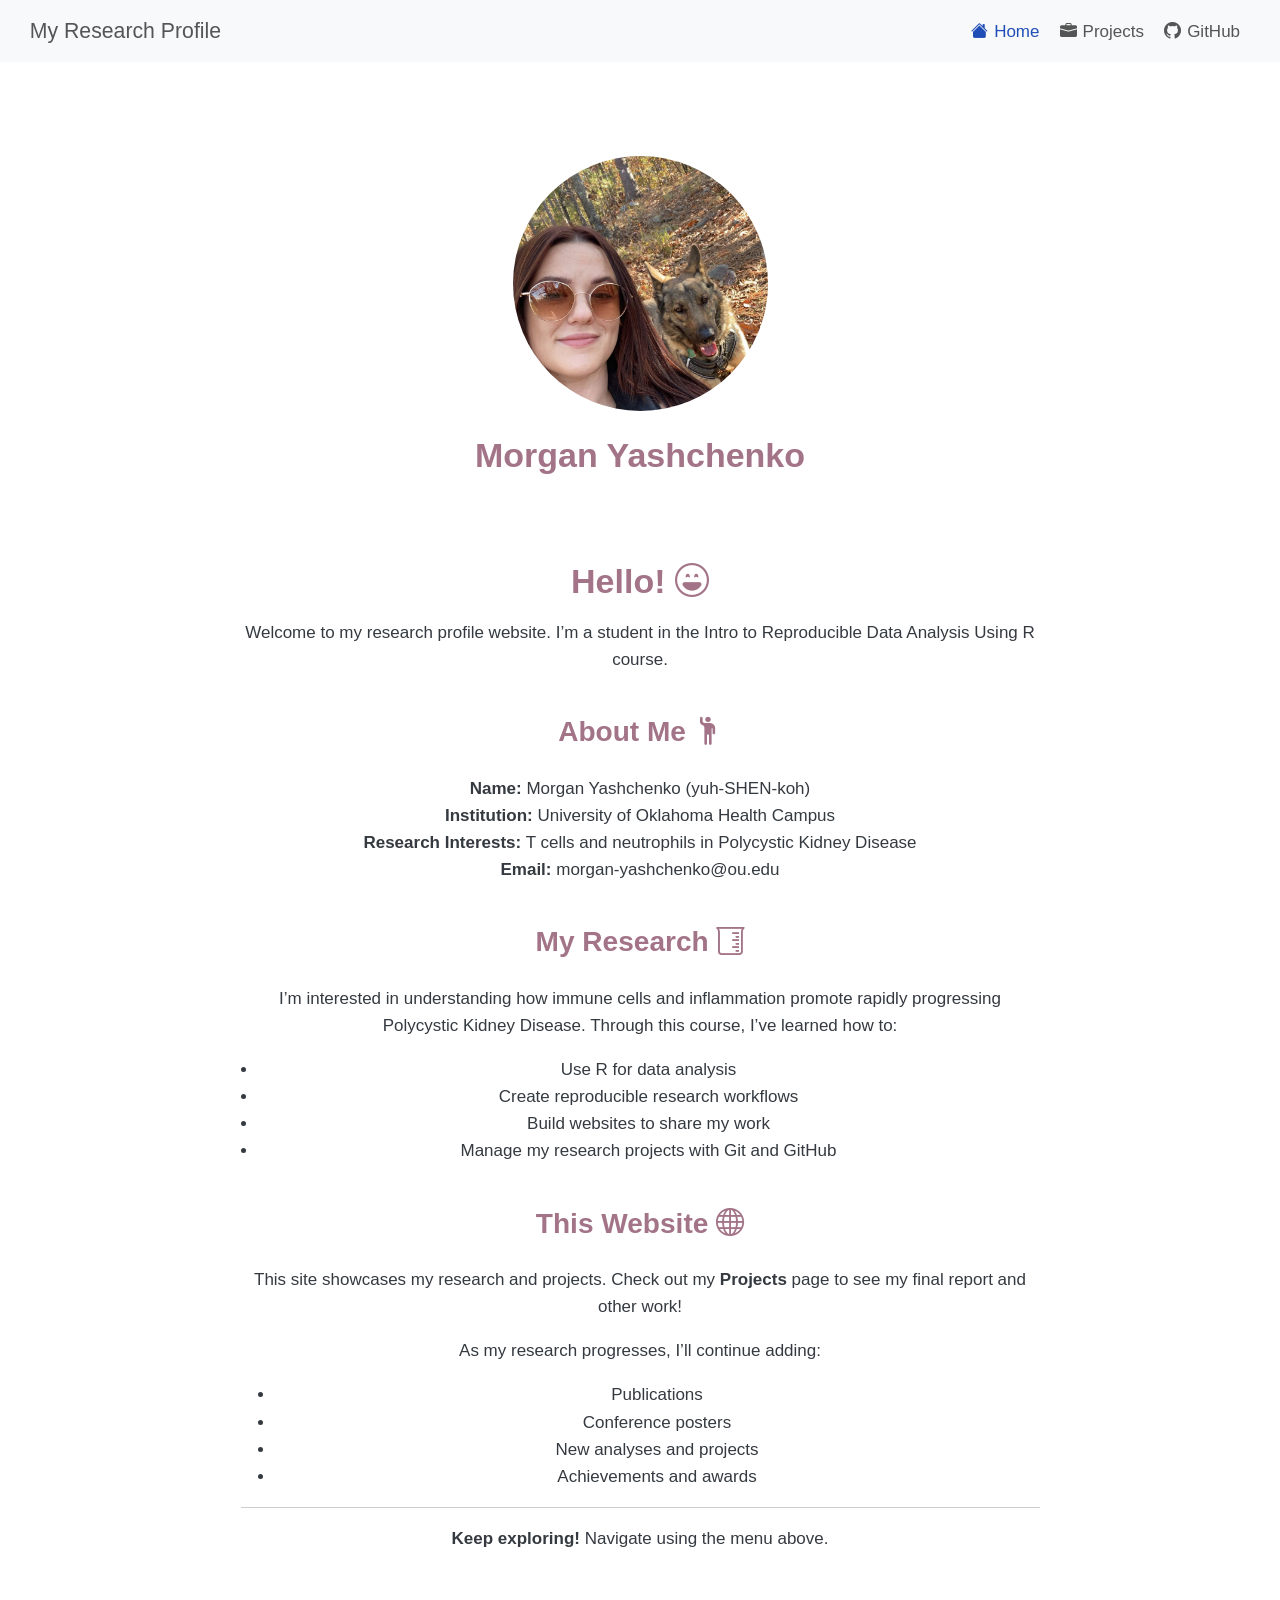
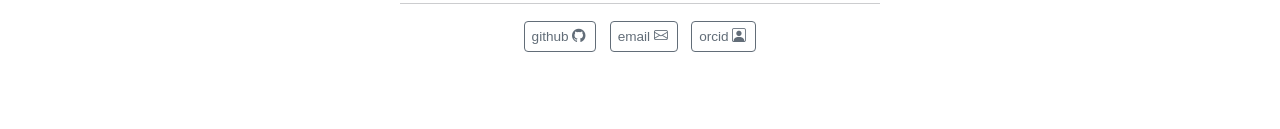
==== commit 0717c746: "Adding images and a few more plots" ====
--- a/docs/index.html
+++ b/docs/index.html
@@ -41,7 +41,7 @@
 <link href="site_libs/quarto-html/quarto-syntax-highlighting-15634bcf2e68342d4ad2dfa704d543f6.css" rel="stylesheet" id="quarto-text-highlighting-styles">
 <script src="site_libs/bootstrap/bootstrap.min.js"></script>
 <link href="site_libs/bootstrap/bootstrap-icons.css" rel="stylesheet">
-<link href="site_libs/bootstrap/bootstrap-bda65858d638fb4c085804bc14c4d351.min.css" rel="stylesheet" append-hash="true" id="quarto-bootstrap" data-mode="light">
+<link href="site_libs/bootstrap/bootstrap-158031087360bce0ff56dc785ce39e06.min.css" rel="stylesheet" append-hash="true" id="quarto-bootstrap" data-mode="light">
 <script id="quarto-search-options" type="application/json">{
   "location": "navbar",
   "copy-button": false,
@@ -157,7 +157,7 @@
 <h2 data-anchor-id="this-website">This Website <i class="bi bi-globe"></i></h2>
 <p>This site showcases my research and projects. Check out my <strong>Projects</strong> page to see my final report and other work!</p>
 <p>As my research progresses, I’ll continue adding:</p>
-<ul style="padding-left: 1rem; margin-left: 0;">
+<ul style="padding-center: 1rem; margin-left: 0;">
 <li>
 Publications
 </li>
--- a/docs/styles.css
+++ b/docs/styles.css
@@ -25,13 +25,13 @@
 
 /* Code blocks */
 code {
-  background-color: #f0c0d3;
+  background-color: #e8d3dc;
   padding: 0.2em 0.4em;
   border-radius: 3px;
 }
 
 pre {
-  background-color: #f0c0d3;
+  background-color: #e8d3dc;
   padding: 1em;
   border-radius: 5px;
   overflow-x: auto;
